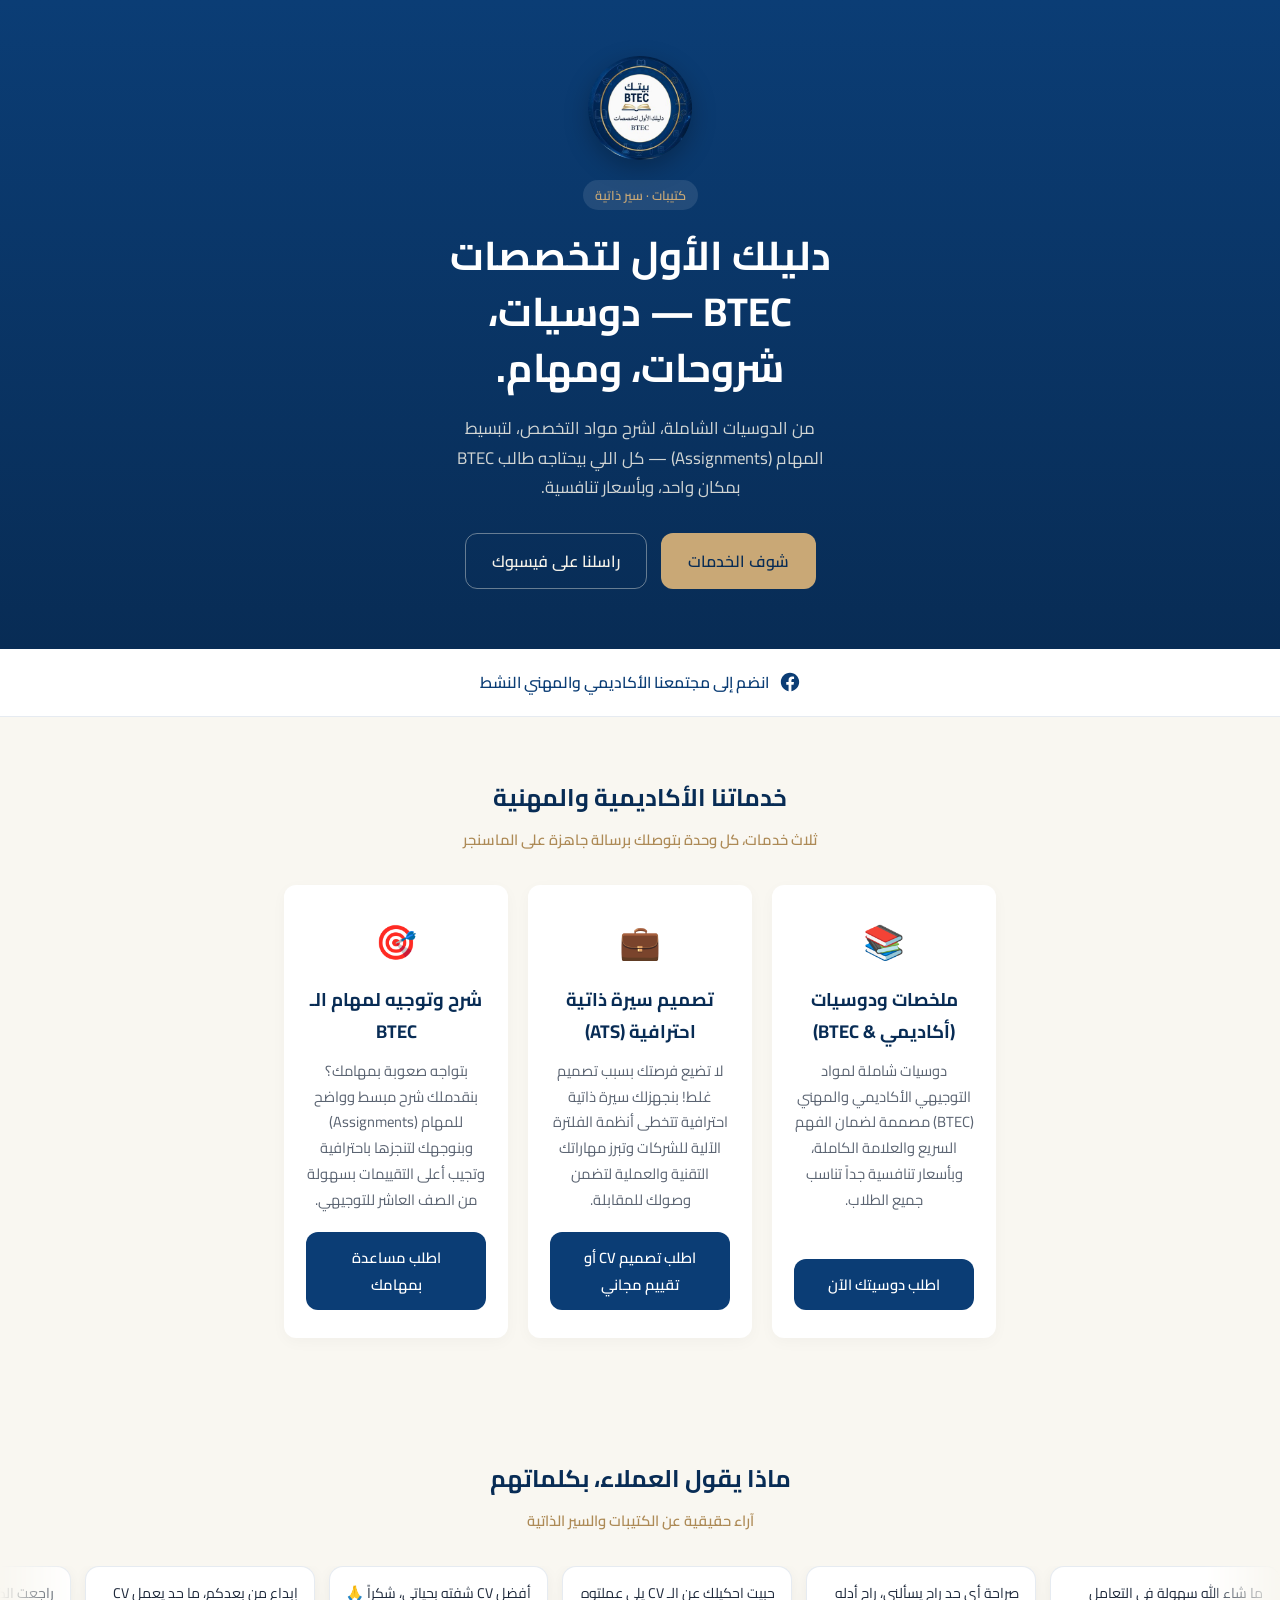
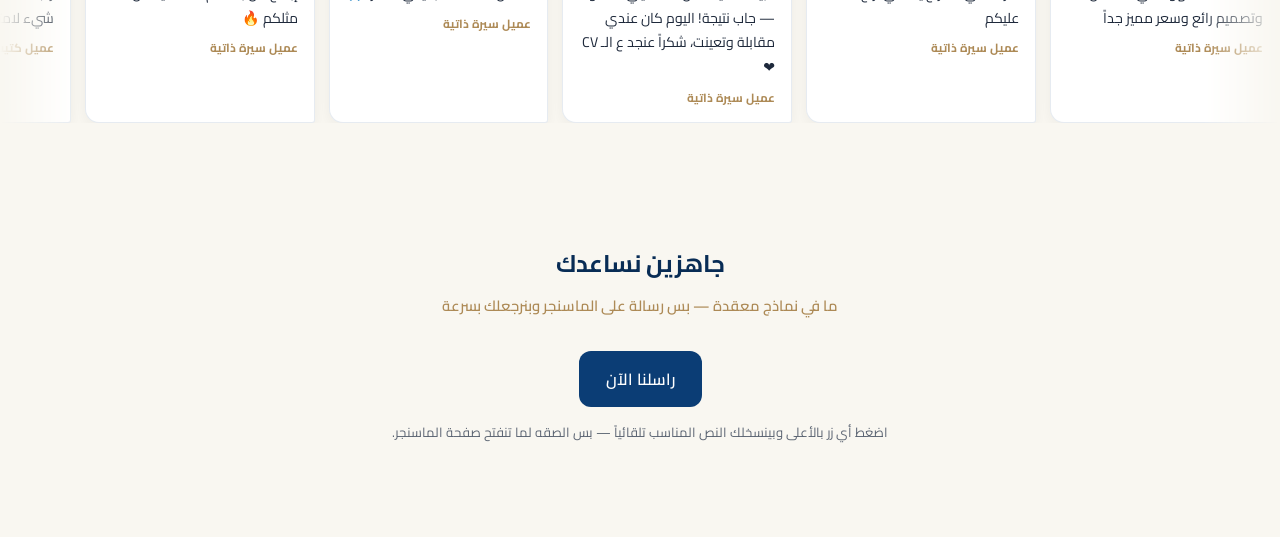
==== protfolio_for_my_work/index.html @ 69aaab6d "Fix submodule completely" ====
<!DOCTYPE html>
<html lang="ar" dir="rtl">
<head>
<meta charset="UTF-8">
<meta name="viewport" content="width=device-width, initial-scale=1, viewport-fit=cover">
<title>بيتك BTEC — دليلك الأول لتخصصات BTEC</title>
<link rel="preconnect" href="https://fonts.googleapis.com">
<link rel="preconnect" href="https://fonts.gstatic.com" crossorigin>
<link href="https://fonts.googleapis.com/css2?family=Cairo:wght@400;500;600;700;800&display=swap" rel="stylesheet">
<link rel="stylesheet" href="style.css">
</head>
<body>

<section class="hero">
  <div class="wrap">
    <img class="logo" src="[data-uri]" alt="شعار بيتك BTEC">
    <span class="tab">كتيبات · سير ذاتية</span>
    <h1>دليلك الأول لتخصصات BTEC — دوسيات، شروحات، ومهام.</h1>
    <p>من الدوسيات الشاملة، لشرح مواد التخصص، لتبسيط المهام (Assignments) — كل اللي بيحتاجه طالب BTEC بمكان واحد، وبأسعار تنافسية.</p>
    <div class="cta-row">
      <a class="btn btn-primary" href="#services">شوف الخدمات</a>
      <a class="btn btn-ghost" href="https://www.facebook.com/profile.php?id=61588063956207" target="_blank" rel="noopener">راسلنا على فيسبوك</a>
    </div>
  </div>
</section>

<div class="social-bar">
  <div class="wrap">
    <a href="https://www.facebook.com/profile.php?id=61588063956207" target="_blank" rel="noopener">
      <svg width="22" height="22" viewBox="0 0 24 24" fill="none"><path d="M22 12.06C22 6.5 17.52 2 12 2S2 6.5 2 12.06c0 5 3.66 9.15 8.44 9.94v-7.03H7.9v-2.91h2.54V9.85c0-2.5 1.49-3.89 3.77-3.89 1.09 0 2.23.2 2.23.2v2.46h-1.26c-1.24 0-1.63.77-1.63 1.56v1.88h2.78l-.44 2.91h-2.34V22c4.78-.79 8.44-4.94 8.44-9.94Z" fill="#0B3D75"/></svg>
      انضم إلى مجتمعنا الأكاديمي والمهني النشط
    </a>
  </div>
</div>

<section id="services">
  <div class="wrap">
    <div class="section-head">
      <h2>خدماتنا الأكاديمية والمهنية</h2>
      <p>ثلاث خدمات، كل وحدة بتوصلك برسالة جاهزة على الماسنجر</p>
    </div>
    <div class="services-grid">

      <div class="card service-card">
        <div class="service-icon">📚</div>
        <h3>ملخصات ودوسيات (أكاديمي &amp; BTEC)</h3>
        <p>دوسيات شاملة لمواد التوجيهي الأكاديمي والمهني (BTEC) مصممة لضمان الفهم السريع والعلامة الكاملة، وبأسعار تنافسية جداً تناسب جميع الطلاب.</p>
        <button class="service-btn" onclick="goMessenger('مرحباً، أريد الاستفسار عن الدوسيات المتوفرة')">اطلب دوسيتك الآن</button>
      </div>

      <div class="card service-card">
        <div class="service-icon">💼</div>
        <h3>تصميم سيرة ذاتية احترافية (ATS)</h3>
        <p>لا تضيع فرصتك بسبب تصميم غلط! بنجهزلك سيرة ذاتية احترافية تتخطى أنظمة الفلترة الآلية للشركات وتبرز مهاراتك التقنية والعملية لتضمن وصولك للمقابلة.</p>
        <button class="service-btn" onclick="goMessenger('مرحباً، مهتم بخدمة تصميم السيرة الذاتية بنظام ATS / أو تقييم سيرتي الحالية')">اطلب تصميم CV أو تقييم مجاني</button>
      </div>

      <div class="card service-card">
        <div class="service-icon">🎯</div>
        <h3>شرح وتوجيه لمهام الـ BTEC</h3>
        <p>بتواجه صعوبة بمهامك؟ بنقدملك شرح مبسط وواضح للمهام (Assignments) وبنوجهك لتنجزها باحترافية وتجيب أعلى التقييمات بسهولة من الصف العاشر للتوجيهي.</p>
        <button class="service-btn" onclick="goMessenger('مرحباً، عندي مهمة BTEC ومحتاج مساعدة بشرحها')">اطلب مساعدة بمهامك</button>
      </div>

    </div>
  </div>
</section>

<section id="wall">
  <div class="wrap">
    <div class="section-head">
      <h2>ماذا يقول العملاء، بكلماتهم</h2>
      <p>آراء حقيقية عن الكتيبات والسير الذاتية</p>
    </div>
  </div>
  <div class="marquee">
    <div class="marquee-track">
      <div class="bubble">ما شاء الله سهولة في التعامل وتصميم رائع وسعر مميز جداً<span class="tag">عميل سيرة ذاتية</span></div>
      <div class="bubble">صراحة أي حد راح يسألني، راح أدله عليكم<span class="tag">عميل سيرة ذاتية</span></div>
      <div class="bubble">حبيت احكيلك عن الـ CV يلي عملتوه — جاب نتيجة! اليوم كان عندي مقابلة وتعينت، شكراً عنجد ع الـ CV ❤️<span class="tag">عميل سيرة ذاتية</span></div>
      <div class="bubble">أفضل CV شفته بحياتي، شكراً 🙏<span class="tag">عميل سيرة ذاتية</span></div>
      <div class="bubble">إبداع من بعدكم، ما حد يعمل CV مثلكم 🔥<span class="tag">عميل سيرة ذاتية</span></div>
      <div class="bubble">راجعت الكتيب مرتين وكان أقرب شيء لامتحاني الفعلي<span class="tag">عميل كتيب</span></div>
      <div class="bubble">ما شاء الله سهولة في التعامل وتصميم رائع وسعر مميز جداً<span class="tag">عميل سيرة ذاتية</span></div>
      <div class="bubble">صراحة أي حد راح يسألني، راح أدله عليكم<span class="tag">عميل سيرة ذاتية</span></div>
      <div class="bubble">حبيت احكيلك عن الـ CV يلي عملتوه — جاب نتيجة! اليوم كان عندي مقابلة وتعينت، شكراً عنجد ع الـ CV ❤️<span class="tag">عميل سيرة ذاتية</span></div>
      <div class="bubble">أفضل CV شفته بحياتي، شكراً 🙏<span class="tag">عميل سيرة ذاتية</span></div>
      <div class="bubble">إبداع من بعدكم، ما حد يعمل CV مثلكم 🔥<span class="tag">عميل سيرة ذاتية</span></div>
      <div class="bubble">راجعت الكتيب مرتين وكان أقرب شيء لامتحاني الفعلي<span class="tag">عميل كتيب</span></div>
    </div>
  </div>
</section>

<footer id="contact">
  <div class="wrap" style="text-align:center;">
    <div class="section-head">
      <h2>جاهزين نساعدك</h2>
      <p>ما في نماذج معقدة — بس رسالة على الماسنجر وبنرجعلك بسرعة</p>
    </div>
    <a class="btn btn-primary" style="background:var(--primary);color:#fff;" href="https://www.facebook.com/profile.php?id=61588063956207" target="_blank" rel="noopener">راسلنا الآن</a>
    <p class="note">اضغط أي زر بالأعلى وبينسخلك النص المناسب تلقائياً — بس الصقه لما تنفتح صفحة الماسنجر.</p>
  </div>
</footer>

<script>
function goMessenger(msg){
  try{ navigator.clipboard.writeText(msg); }catch(e){}
  window.open('https://m.me/61588063956207', '_blank');
}
</script>
</body>
</html>
---- protfolio_for_my_work/style.css ----
:root{
    --primary:#0B3D75; --primary-dk:#082C55; --gold:#C9A876; --gold-dk:#AD8A56;
    --bg:#F9F7F1; --card:#FFFFFF; --text:#1E293B; --muted:#5B6472;
    --line:rgba(11,61,117,.10);
    --cream-text:#F5F2E9;
    padding-top: env(safe-area-inset-top,0px); padding-bottom: env(safe-area-inset-bottom,0px);
  }
  *{box-sizing:border-box;}
  html{scroll-padding-top:env(safe-area-inset-top,0px); scroll-behavior:smooth;}
  body{margin:0;background:var(--bg);color:var(--text);font-family:'Cairo',system-ui,sans-serif;line-height:1.75;}
  h1,h2,h3{font-family:'Cairo',sans-serif;font-weight:700;margin:0;color:var(--primary-dk);}
  a{color:inherit;}
  img{max-width:100%;border-radius:10px;}
  .wrap{max-width:760px;margin:0 auto;padding:0 24px;}
  .tab{display:inline-block;padding:4px 12px;border-radius:20px;font-size:.8rem;color:var(--gold-dk);background:rgba(201,168,118,.15);margin-bottom:18px;font-weight:600;}

  /* HERO */
  .hero{background:linear-gradient(180deg,var(--primary) 0%,var(--primary-dk) 100%);color:var(--cream-text);padding:56px 0 60px;text-align:center;}
  .hero .wrap{max-width:680px;}
  .logo{width:104px;height:104px;border-radius:50%;object-fit:cover;margin:0 auto 20px;display:block;box-shadow:0 8px 24px rgba(0,0,0,.25);}
  .hero .tab{background:rgba(255,255,255,.1);color:var(--gold);}
  .hero h1{font-size:clamp(1.8rem,5vw,2.5rem);line-height:1.4;max-width:18ch;margin:0 auto;color:#fff;}
  .hero p{font-size:1.05rem;color:rgba(245,242,233,.85);max-width:44ch;margin:18px auto 0;}
  .cta-row{display:flex;gap:14px;flex-wrap:wrap;margin-top:30px;justify-content:center;}
  .btn{display:inline-block;padding:13px 26px;border-radius:12px;font-size:1rem;font-weight:600;text-decoration:none;border:1px solid transparent;transition:transform .15s ease;}
  .btn:hover{transform:translateY(-1px);}
  .btn-primary{background:var(--gold);color:var(--primary-dk);}
  .btn-ghost{border-color:rgba(245,242,233,.4);color:var(--cream-text);}

  /* SOCIAL BAR */
  .social-bar{background:var(--card);border-bottom:1px solid var(--line);padding:20px 0;}
  .social-bar .wrap{display:flex;align-items:center;justify-content:center;gap:10px;text-align:center;flex-wrap:wrap;}
  .social-bar a{display:flex;align-items:center;gap:10px;font-weight:600;color:var(--primary);text-decoration:none;font-size:.98rem;}
  .social-bar svg{flex:0 0 auto;}

  section{padding:60px 0;}
  .section-head{margin-bottom:32px;text-align:center;}
  .section-head h2{font-size:1.5rem;max-width:24ch;margin:0 auto;}
  .section-head p{color:var(--gold-dk);font-size:.92rem;margin-top:8px;font-weight:600;}

  /* CARD */
  .card{background:var(--card);border-radius:12px;box-shadow:0px 4px 15px rgba(0,0,0,0.03);padding:22px;}

  /* SERVICE CARDS */
  .services-grid{display:grid;grid-template-columns:repeat(3,1fr);gap:20px;}
  @media (max-width:760px){.services-grid{grid-template-columns:1fr;}}
  .service-card{display:flex;flex-direction:column;text-align:center;padding:28px 22px;transition:transform .15s ease;}
  .service-card:hover{transform:translateY(-3px);}
  .service-icon{font-size:2.1rem;margin-bottom:12px;}
  .service-card h3{font-size:1.15rem;margin-bottom:10px;}
  .service-card p{font-size:.92rem;color:var(--muted);flex:1;margin:0 0 20px;}
  .service-btn{display:inline-block;background:var(--primary);color:#fff;text-decoration:none;padding:12px 20px;border-radius:12px;font-weight:600;font-size:.92rem;border:none;cursor:pointer;font-family:inherit;transition:background .15s ease;}
  .service-btn:hover{background:var(--primary-dk);}
  .service-hint{font-size:.74rem;color:var(--muted);margin-top:10px;}

  /* WALL OF LOVE */
  .marquee{overflow:hidden;position:relative;-webkit-mask-image:linear-gradient(90deg,transparent,#000 6%,#000 94%,transparent);mask-image:linear-gradient(90deg,transparent,#000 6%,#000 94%,transparent);}
  .marquee-track{display:flex;gap:14px;width:max-content;animation:scrollrtl 36s linear infinite;}
  .marquee:hover .marquee-track{animation-play-state:paused;}
  @keyframes scrollrtl{from{transform:translateX(0);}to{transform:translateX(50%);}}
  .bubble{background:var(--card);color:var(--text);padding:14px 16px;border-radius:14px 14px 3px 14px;font-size:.88rem;max-width:230px;flex:0 0 auto;box-shadow:0px 4px 15px rgba(0,0,0,0.05);border:1px solid var(--line);}
  .bubble .tag{display:block;color:var(--gold-dk);font-size:.74rem;margin-top:8px;font-weight:700;}
  @media (prefers-reduced-motion: reduce){.marquee-track{animation:none;}}

  /* FOOTER FORM */
  footer{padding:60px 0 80px;}
  .field{margin-bottom:16px;}
  label{display:block;font-size:.86rem;margin-bottom:6px;color:var(--gold-dk);font-weight:600;}
  input,select{width:100%;padding:12px 14px;border:1px solid var(--line);border-radius:10px;background:var(--card);color:var(--text);font-family:inherit;font-size:.96rem;}
  input:focus,select:focus{outline:2px solid var(--gold);outline-offset:1px;}
  .submit-btn{background:var(--primary);color:#fff;border:none;padding:13px 28px;border-radius:12px;font-size:.98rem;cursor:pointer;font-family:inherit;font-weight:600;}
  .submit-btn:hover{background:var(--primary-dk);}
  .note{font-size:.82rem;color:var(--muted);margin-top:14px;}
  .status{font-size:.9rem;margin-top:12px;color:var(--primary);}
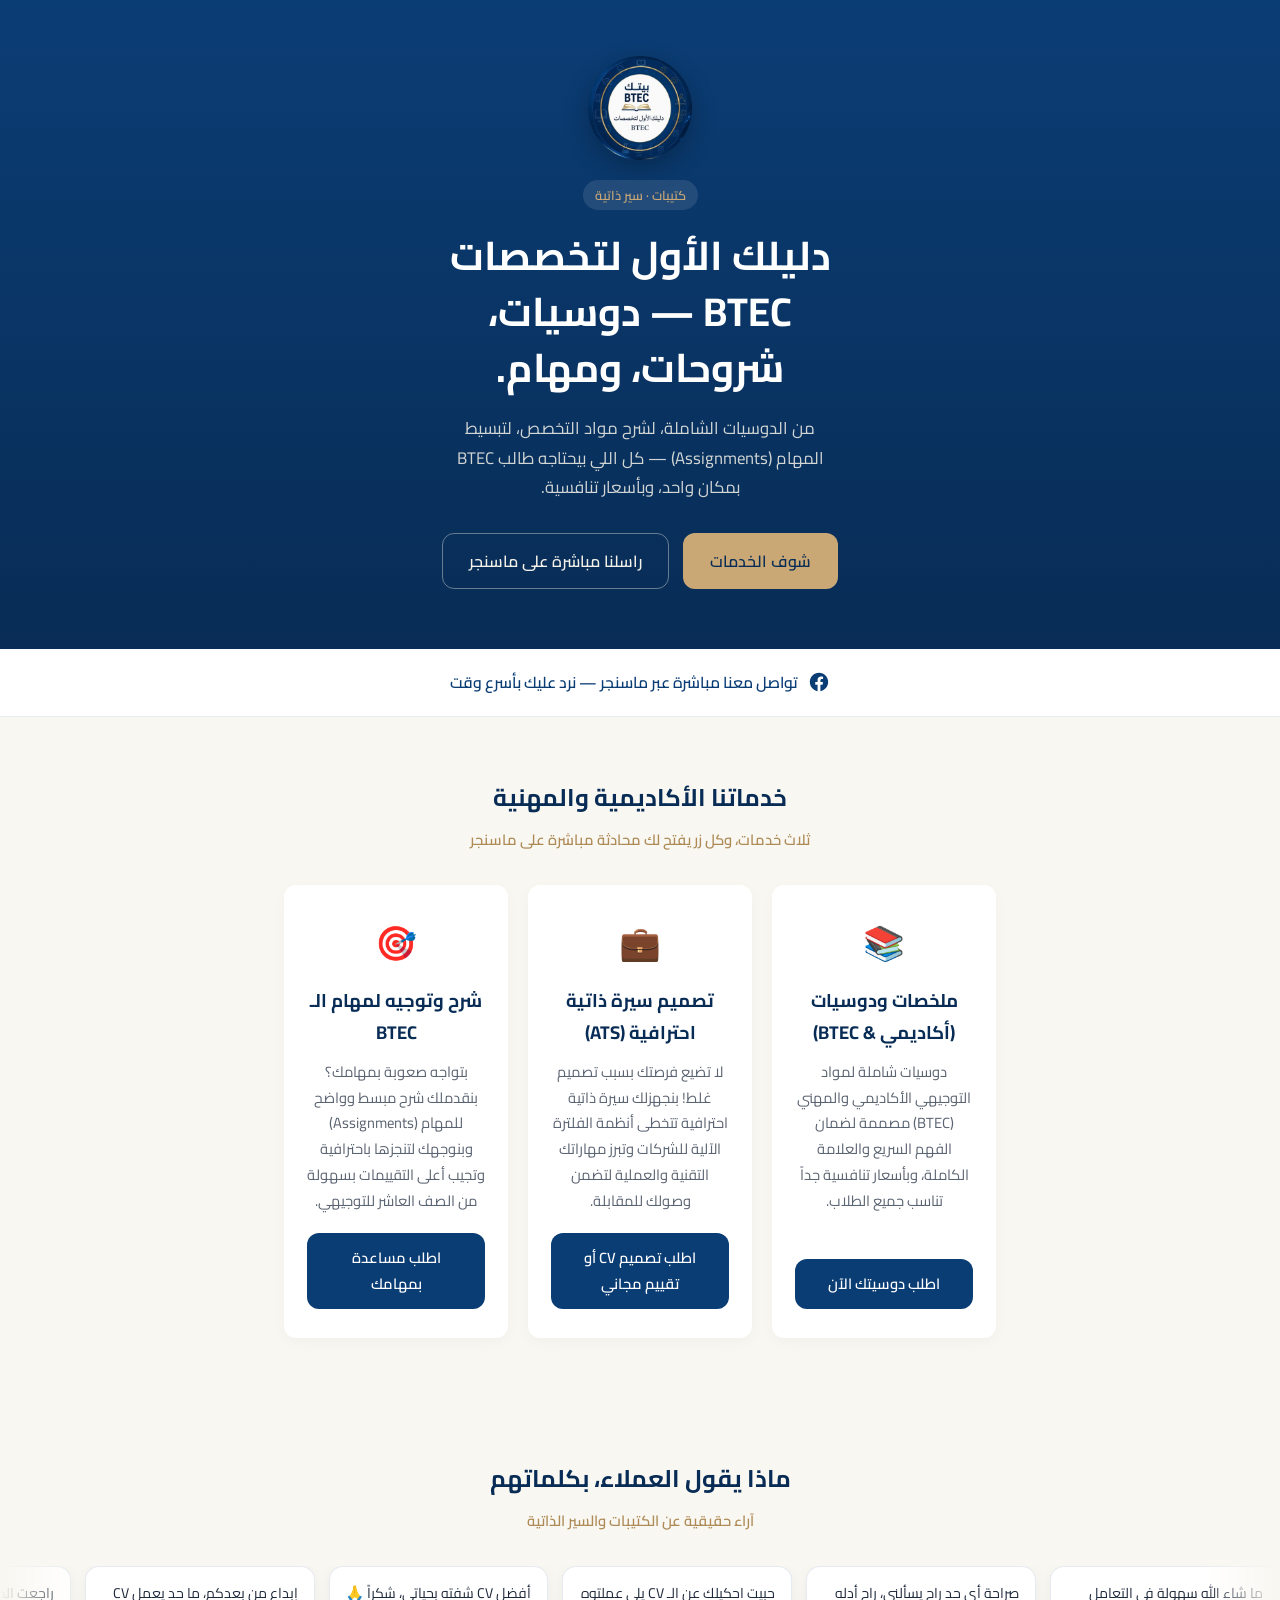
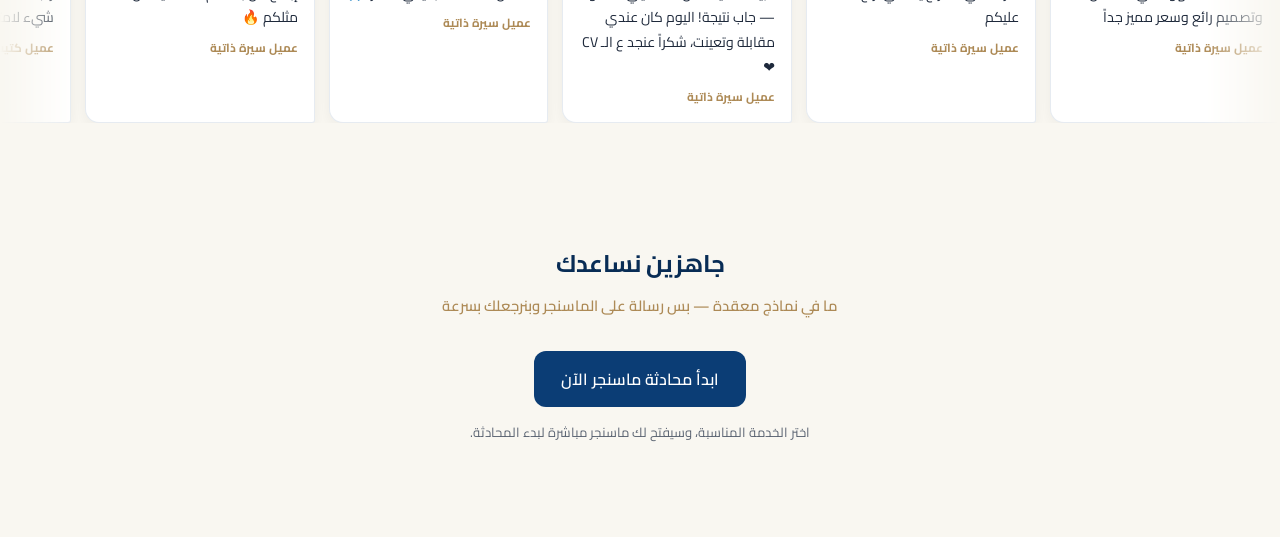
==== commit 1391a82f: "Improve Messenger contact flow and animations" ====
--- a/protfolio_for_my_work/index.html
+++ b/protfolio_for_my_work/index.html
@@ -7,11 +7,12 @@
 <link rel="preconnect" href="https://fonts.googleapis.com">
 <link rel="preconnect" href="https://fonts.gstatic.com" crossorigin>
 <link href="https://fonts.googleapis.com/css2?family=Cairo:wght@400;500;600;700;800&display=swap" rel="stylesheet">
+<script>document.documentElement.classList.add("js-enabled");</script>
 <link rel="stylesheet" href="style.css">
 </head>
 <body>
 
-<section class="hero">
+<section class="hero" data-reveal>
   <div class="wrap">
     <img class="logo" src="[data-uri]" alt="شعار بيتك BTEC">
     <span class="tab">كتيبات · سير ذاتية</span>
@@ -19,25 +20,25 @@
     <p>من الدوسيات الشاملة، لشرح مواد التخصص، لتبسيط المهام (Assignments) — كل اللي بيحتاجه طالب BTEC بمكان واحد، وبأسعار تنافسية.</p>
     <div class="cta-row">
       <a class="btn btn-primary" href="#services">شوف الخدمات</a>
-      <a class="btn btn-ghost" href="https://www.facebook.com/profile.php?id=61588063956207" target="_blank" rel="noopener">راسلنا على فيسبوك</a>
+      <a class="btn btn-ghost" href="https://m.me/61588063956207" target="_blank" rel="noopener noreferrer">راسلنا مباشرة على ماسنجر</a>
     </div>
   </div>
 </section>
 
-<div class="social-bar">
+<div class="social-bar" data-reveal>
   <div class="wrap">
-    <a href="https://www.facebook.com/profile.php?id=61588063956207" target="_blank" rel="noopener">
+    <a href="https://m.me/61588063956207" target="_blank" rel="noopener noreferrer">
       <svg width="22" height="22" viewBox="0 0 24 24" fill="none"><path d="M22 12.06C22 6.5 17.52 2 12 2S2 6.5 2 12.06c0 5 3.66 9.15 8.44 9.94v-7.03H7.9v-2.91h2.54V9.85c0-2.5 1.49-3.89 3.77-3.89 1.09 0 2.23.2 2.23.2v2.46h-1.26c-1.24 0-1.63.77-1.63 1.56v1.88h2.78l-.44 2.91h-2.34V22c4.78-.79 8.44-4.94 8.44-9.94Z" fill="#0B3D75"/></svg>
-      انضم إلى مجتمعنا الأكاديمي والمهني النشط
+      تواصل معنا مباشرة عبر ماسنجر — نرد عليك بأسرع وقت
     </a>
   </div>
 </div>
 
-<section id="services">
+<section id="services" data-reveal>
   <div class="wrap">
     <div class="section-head">
       <h2>خدماتنا الأكاديمية والمهنية</h2>
-      <p>ثلاث خدمات، كل وحدة بتوصلك برسالة جاهزة على الماسنجر</p>
+      <p>ثلاث خدمات، وكل زر يفتح لك محادثة مباشرة على ماسنجر</p>
     </div>
     <div class="services-grid">
 
@@ -45,28 +46,28 @@
         <div class="service-icon">📚</div>
         <h3>ملخصات ودوسيات (أكاديمي &amp; BTEC)</h3>
         <p>دوسيات شاملة لمواد التوجيهي الأكاديمي والمهني (BTEC) مصممة لضمان الفهم السريع والعلامة الكاملة، وبأسعار تنافسية جداً تناسب جميع الطلاب.</p>
-        <button class="service-btn" onclick="goMessenger('مرحباً، أريد الاستفسار عن الدوسيات المتوفرة')">اطلب دوسيتك الآن</button>
+        <a class="service-btn" href="https://m.me/61588063956207?ref=btec-materials" target="_blank" rel="noopener noreferrer">اطلب دوسيتك الآن</a>
       </div>
 
       <div class="card service-card">
         <div class="service-icon">💼</div>
         <h3>تصميم سيرة ذاتية احترافية (ATS)</h3>
         <p>لا تضيع فرصتك بسبب تصميم غلط! بنجهزلك سيرة ذاتية احترافية تتخطى أنظمة الفلترة الآلية للشركات وتبرز مهاراتك التقنية والعملية لتضمن وصولك للمقابلة.</p>
-        <button class="service-btn" onclick="goMessenger('مرحباً، مهتم بخدمة تصميم السيرة الذاتية بنظام ATS / أو تقييم سيرتي الحالية')">اطلب تصميم CV أو تقييم مجاني</button>
+        <a class="service-btn" href="https://m.me/61588063956207?ref=ats-cv" target="_blank" rel="noopener noreferrer">اطلب تصميم CV أو تقييم مجاني</a>
       </div>
 
       <div class="card service-card">
         <div class="service-icon">🎯</div>
         <h3>شرح وتوجيه لمهام الـ BTEC</h3>
         <p>بتواجه صعوبة بمهامك؟ بنقدملك شرح مبسط وواضح للمهام (Assignments) وبنوجهك لتنجزها باحترافية وتجيب أعلى التقييمات بسهولة من الصف العاشر للتوجيهي.</p>
-        <button class="service-btn" onclick="goMessenger('مرحباً، عندي مهمة BTEC ومحتاج مساعدة بشرحها')">اطلب مساعدة بمهامك</button>
+        <a class="service-btn" href="https://m.me/61588063956207?ref=btec-assignment" target="_blank" rel="noopener noreferrer">اطلب مساعدة بمهامك</a>
       </div>
 
     </div>
   </div>
 </section>
 
-<section id="wall">
+<section id="wall" data-reveal>
   <div class="wrap">
     <div class="section-head">
       <h2>ماذا يقول العملاء، بكلماتهم</h2>
@@ -91,22 +92,36 @@
   </div>
 </section>
 
-<footer id="contact">
-  <div class="wrap" style="text-align:center;">
+<footer id="contact" data-reveal>
+  <div class="wrap contact-content">
     <div class="section-head">
       <h2>جاهزين نساعدك</h2>
       <p>ما في نماذج معقدة — بس رسالة على الماسنجر وبنرجعلك بسرعة</p>
     </div>
-    <a class="btn btn-primary" style="background:var(--primary);color:#fff;" href="https://www.facebook.com/profile.php?id=61588063956207" target="_blank" rel="noopener">راسلنا الآن</a>
-    <p class="note">اضغط أي زر بالأعلى وبينسخلك النص المناسب تلقائياً — بس الصقه لما تنفتح صفحة الماسنجر.</p>
+    <a class="btn btn-primary contact-btn" href="https://m.me/61588063956207" target="_blank" rel="noopener noreferrer">ابدأ محادثة ماسنجر الآن</a>
+    <p class="note">اختر الخدمة المناسبة، وسيفتح لك ماسنجر مباشرة لبدء المحادثة.</p>
   </div>
 </footer>
 
 <script>
-function goMessenger(msg){
-  try{ navigator.clipboard.writeText(msg); }catch(e){}
-  window.open('https://m.me/61588063956207', '_blank');
-}
+  // Reveal content as it enters the viewport; keep it visible without motion support.
+  const revealItems = document.querySelectorAll("[data-reveal]");
+  const reduceMotion = window.matchMedia("(prefers-reduced-motion: reduce)").matches;
+
+  if (!("IntersectionObserver" in window) || reduceMotion) {
+    revealItems.forEach((item) => item.classList.add("is-visible"));
+  } else {
+    const revealObserver = new IntersectionObserver((entries, observer) => {
+      entries.forEach((entry) => {
+        if (entry.isIntersecting) {
+          entry.target.classList.add("is-visible");
+          observer.unobserve(entry.target);
+        }
+      });
+    }, { threshold: 0.12, rootMargin: "0px 0px -32px 0px" });
+
+    revealItems.forEach((item) => revealObserver.observe(item));
+  }
 </script>
 </body>
 </html>
--- a/protfolio_for_my_work/style.css
+++ b/protfolio_for_my_work/style.css
@@ -71,4 +71,22 @@
   .submit-btn{background:var(--primary);color:#fff;border:none;padding:13px 28px;border-radius:12px;font-size:.98rem;cursor:pointer;font-family:inherit;font-weight:600;}
   .submit-btn:hover{background:var(--primary-dk);}
   .note{font-size:.82rem;color:var(--muted);margin-top:14px;}
-  .status{font-size:.9rem;margin-top:12px;color:var(--primary);}+  .status{font-size:.9rem;margin-top:12px;color:var(--primary);}
+
+  /* Subtle scroll reveals, interaction feedback, and accessible focus states. */
+  html.js-enabled [data-reveal]{opacity:0;transform:translateY(18px);transition:opacity .65s ease,transform .65s ease;}
+  html.js-enabled [data-reveal].is-visible{opacity:1;transform:translateY(0);}
+  .btn,.service-btn,.submit-btn{transition:transform .2s ease,box-shadow .2s ease,background-color .2s ease;}
+  .btn:hover,.service-btn:hover,.submit-btn:hover{transform:translateY(-2px);box-shadow:0 8px 20px rgba(8,44,85,.16);}
+  .service-card{border:1px solid transparent;transition:transform .25s ease,box-shadow .25s ease,border-color .25s ease;}
+  .service-card:hover{border-color:var(--line);box-shadow:0 14px 30px rgba(8,44,85,.1);}
+  .service-btn{text-align:center;}
+  .contact-content{text-align:center;}
+  .contact-btn{background:var(--primary);color:#fff;}
+  a:focus-visible,button:focus-visible,input:focus-visible,select:focus-visible{outline:3px solid var(--gold);outline-offset:4px;}
+
+  @media (prefers-reduced-motion:reduce){
+    html{scroll-behavior:auto;}
+    html.js-enabled [data-reveal]{opacity:1;transform:none;transition:none;}
+    .btn,.service-btn,.submit-btn,.service-card{transition:none;}
+  }
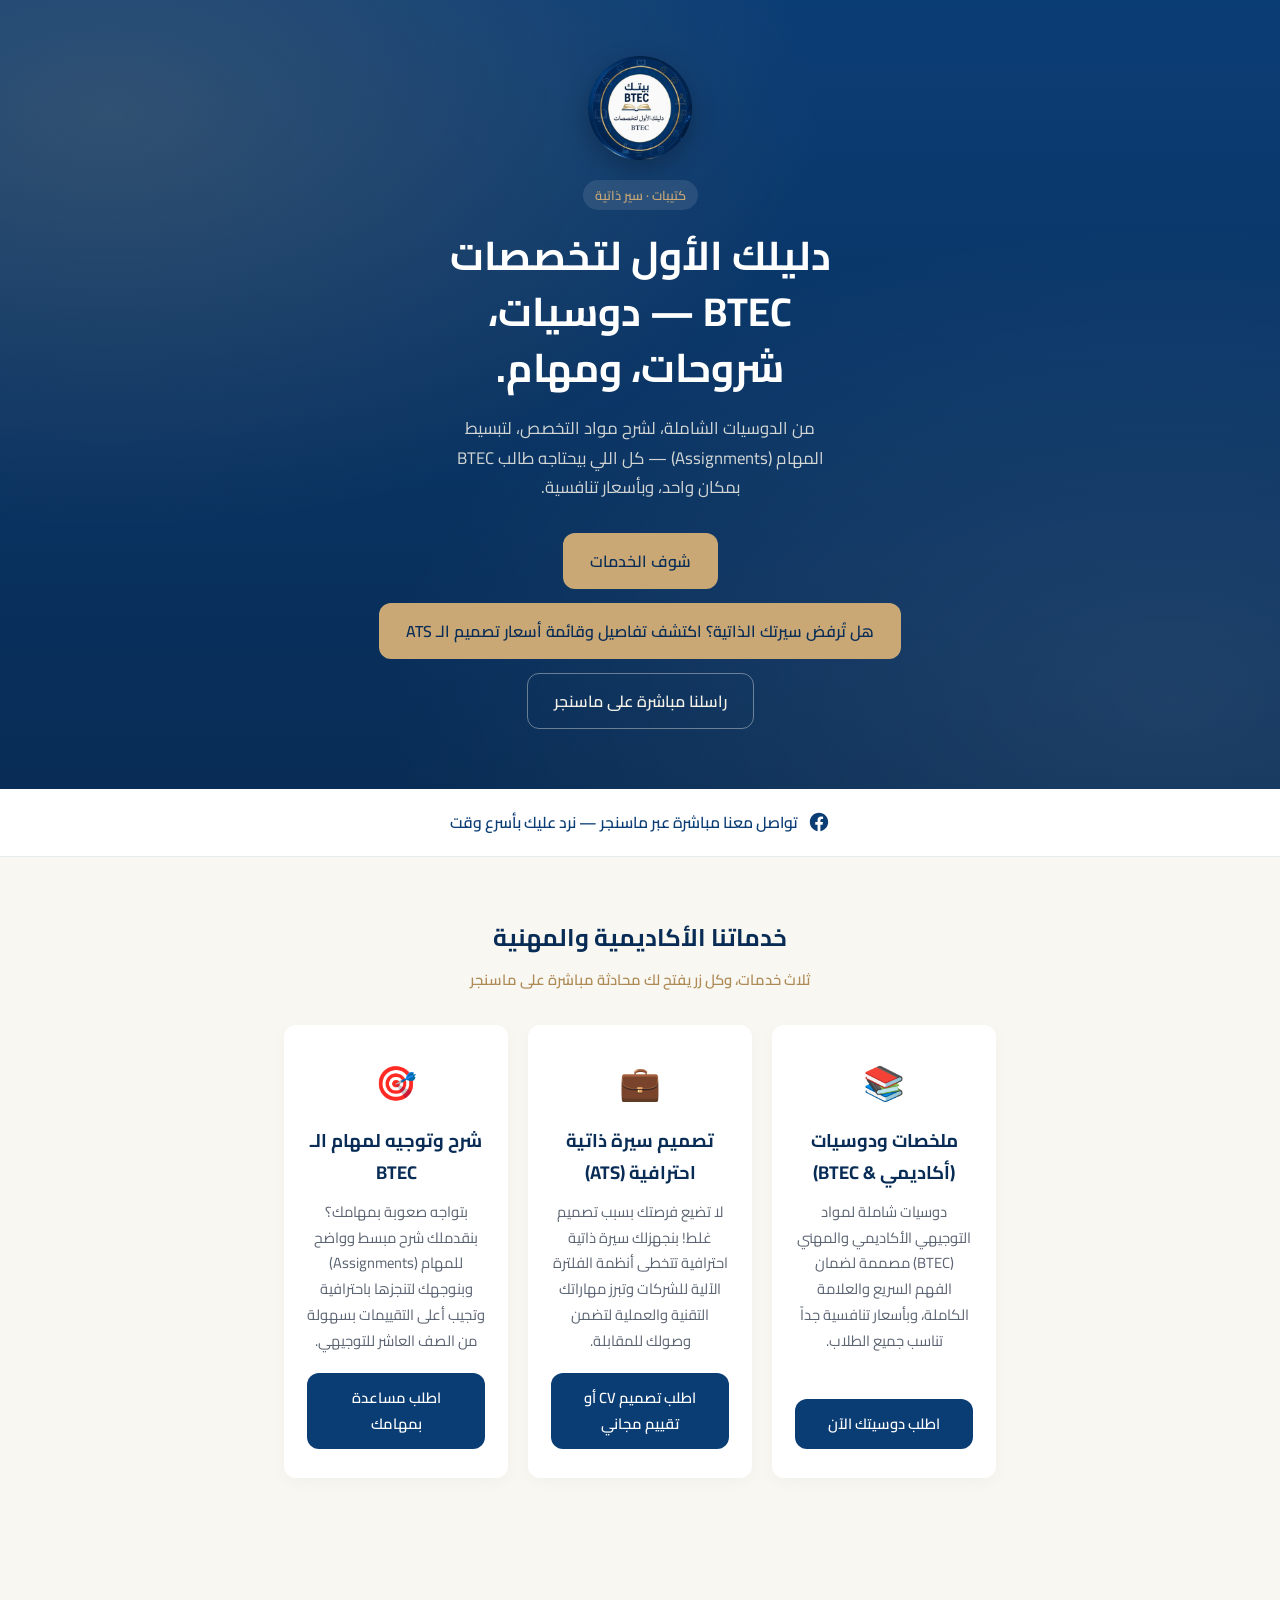
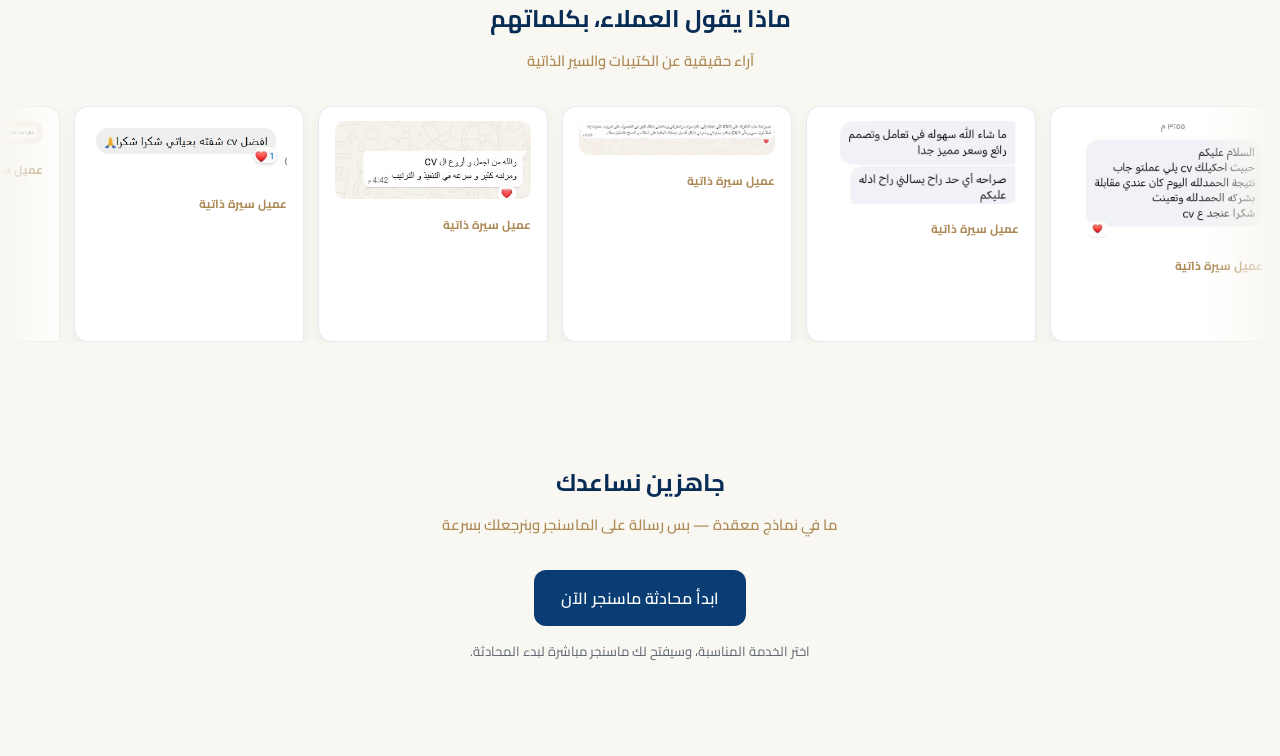
==== commit 6f15289e: "Add standalone services and pricing page" ====
--- a/protfolio_for_my_work/index.html
+++ b/protfolio_for_my_work/index.html
@@ -20,6 +20,7 @@
     <p>من الدوسيات الشاملة، لشرح مواد التخصص، لتبسيط المهام (Assignments) — كل اللي بيحتاجه طالب BTEC بمكان واحد، وبأسعار تنافسية.</p>
     <div class="cta-row">
       <a class="btn btn-primary" href="#services">شوف الخدمات</a>
+      <a class="btn btn-primary" href="services.html">هل تُرفض سيرتك الذاتية؟ اكتشف تفاصيل وقائمة أسعار تصميم الـ ATS</a>
       <a class="btn btn-ghost" href="https://m.me/61588063956207" target="_blank" rel="noopener noreferrer">راسلنا مباشرة على ماسنجر</a>
     </div>
   </div>
@@ -76,19 +77,25 @@
   </div>
   <div class="marquee">
     <div class="marquee-track">
-      <div class="bubble">ما شاء الله سهولة في التعامل وتصميم رائع وسعر مميز جداً<span class="tag">عميل سيرة ذاتية</span></div>
-      <div class="bubble">صراحة أي حد راح يسألني، راح أدله عليكم<span class="tag">عميل سيرة ذاتية</span></div>
-      <div class="bubble">حبيت احكيلك عن الـ CV يلي عملتوه — جاب نتيجة! اليوم كان عندي مقابلة وتعينت، شكراً عنجد ع الـ CV ❤️<span class="tag">عميل سيرة ذاتية</span></div>
-      <div class="bubble">أفضل CV شفته بحياتي، شكراً 🙏<span class="tag">عميل سيرة ذاتية</span></div>
-      <div class="bubble">إبداع من بعدكم، ما حد يعمل CV مثلكم 🔥<span class="tag">عميل سيرة ذاتية</span></div>
-      <div class="bubble">راجعت الكتيب مرتين وكان أقرب شيء لامتحاني الفعلي<span class="tag">عميل كتيب</span></div>
-      <div class="bubble">ما شاء الله سهولة في التعامل وتصميم رائع وسعر مميز جداً<span class="tag">عميل سيرة ذاتية</span></div>
-      <div class="bubble">صراحة أي حد راح يسألني، راح أدله عليكم<span class="tag">عميل سيرة ذاتية</span></div>
-      <div class="bubble">حبيت احكيلك عن الـ CV يلي عملتوه — جاب نتيجة! اليوم كان عندي مقابلة وتعينت، شكراً عنجد ع الـ CV ❤️<span class="tag">عميل سيرة ذاتية</span></div>
-      <div class="bubble">أفضل CV شفته بحياتي، شكراً 🙏<span class="tag">عميل سيرة ذاتية</span></div>
-      <div class="bubble">إبداع من بعدكم، ما حد يعمل CV مثلكم 🔥<span class="tag">عميل سيرة ذاتية</span></div>
-      <div class="bubble">راجعت الكتيب مرتين وكان أقرب شيء لامتحاني الفعلي<span class="tag">عميل كتيب</span></div>
-    </div>
+      <div class="bubble"><img src="[data-uri]" alt="تقييم عميل" loading="lazy"><span class="tag">عميل سيرة ذاتية</span></div>
+      <div class="bubble"><img src="[data-uri]" alt="تقييم عميل" loading="lazy"><span class="tag">عميل سيرة ذاتية</span></div>
+      <div class="bubble"><img src="[data-uri]" alt="تقييم عميل" loading="lazy"><span class="tag">عميل سيرة ذاتية</span></div>
+      <div class="bubble"><img src="[data-uri]" alt="تقييم عميل" loading="lazy"><span class="tag">عميل سيرة ذاتية</span></div>
+      <div class="bubble"><img src="[data-uri]" alt="تقييم عميل" loading="lazy"><span class="tag">عميل سيرة ذاتية</span></div>
+      <div class="bubble"><img src="[data-uri]" alt="تقييم عميل" loading="lazy"><span class="tag">عميل سيرة ذاتية</span></div>
+      <div class="bubble"><img src="[data-uri]" alt="تقييم عميل" loading="lazy"><span class="tag">عميل دوسية</span></div>
+      <div class="bubble"><img src="[data-uri]" alt="تقييم عميل" loading="lazy"><span class="tag">عميل دوسية</span></div>
+      <div class="bubble"><img src="[data-uri]" alt="تقييم عميل" loading="lazy"><span class="tag">عميل دوسية</span></div>
+      <div class="bubble"><img src="[data-uri]" alt="تقييم عميل" loading="lazy"><span class="tag">عميل سيرة ذاتية</span></div>
+      <div class="bubble"><img src="[data-uri]" alt="تقييم عميل" loading="lazy"><span class="tag">عميل سيرة ذاتية</span></div>
+      <div class="bubble"><img src="[data-uri]" alt="تقييم عميل" loading="lazy"><span class="tag">عميل سيرة ذاتية</span></div>
+      <div class="bubble"><img src="[data-uri]" alt="تقييم عميل" loading="lazy"><span class="tag">عميل سيرة ذاتية</span></div>
+      <div class="bubble"><img src="[data-uri]" alt="تقييم عميل" loading="lazy"><span class="tag">عميل سيرة ذاتية</span></div>
+      <div  class="bubble bubble--large"><img   src="[data-uri]" alt="تقييم عميل" loading="lazy"><span class="tag">عميل سيرة ذاتية</span></div>
+      <div class="bubble"><img src="[data-uri]" alt="تقييم عميل" loading="lazy"><span class="tag">عميل دوسية</span></div>
+      <div class="bubble"><img src="[data-uri]" alt="تقييم عميل" loading="lazy"><span class="tag">عميل دوسية</span></div>
+      <div class="bubble"><img src="[data-uri]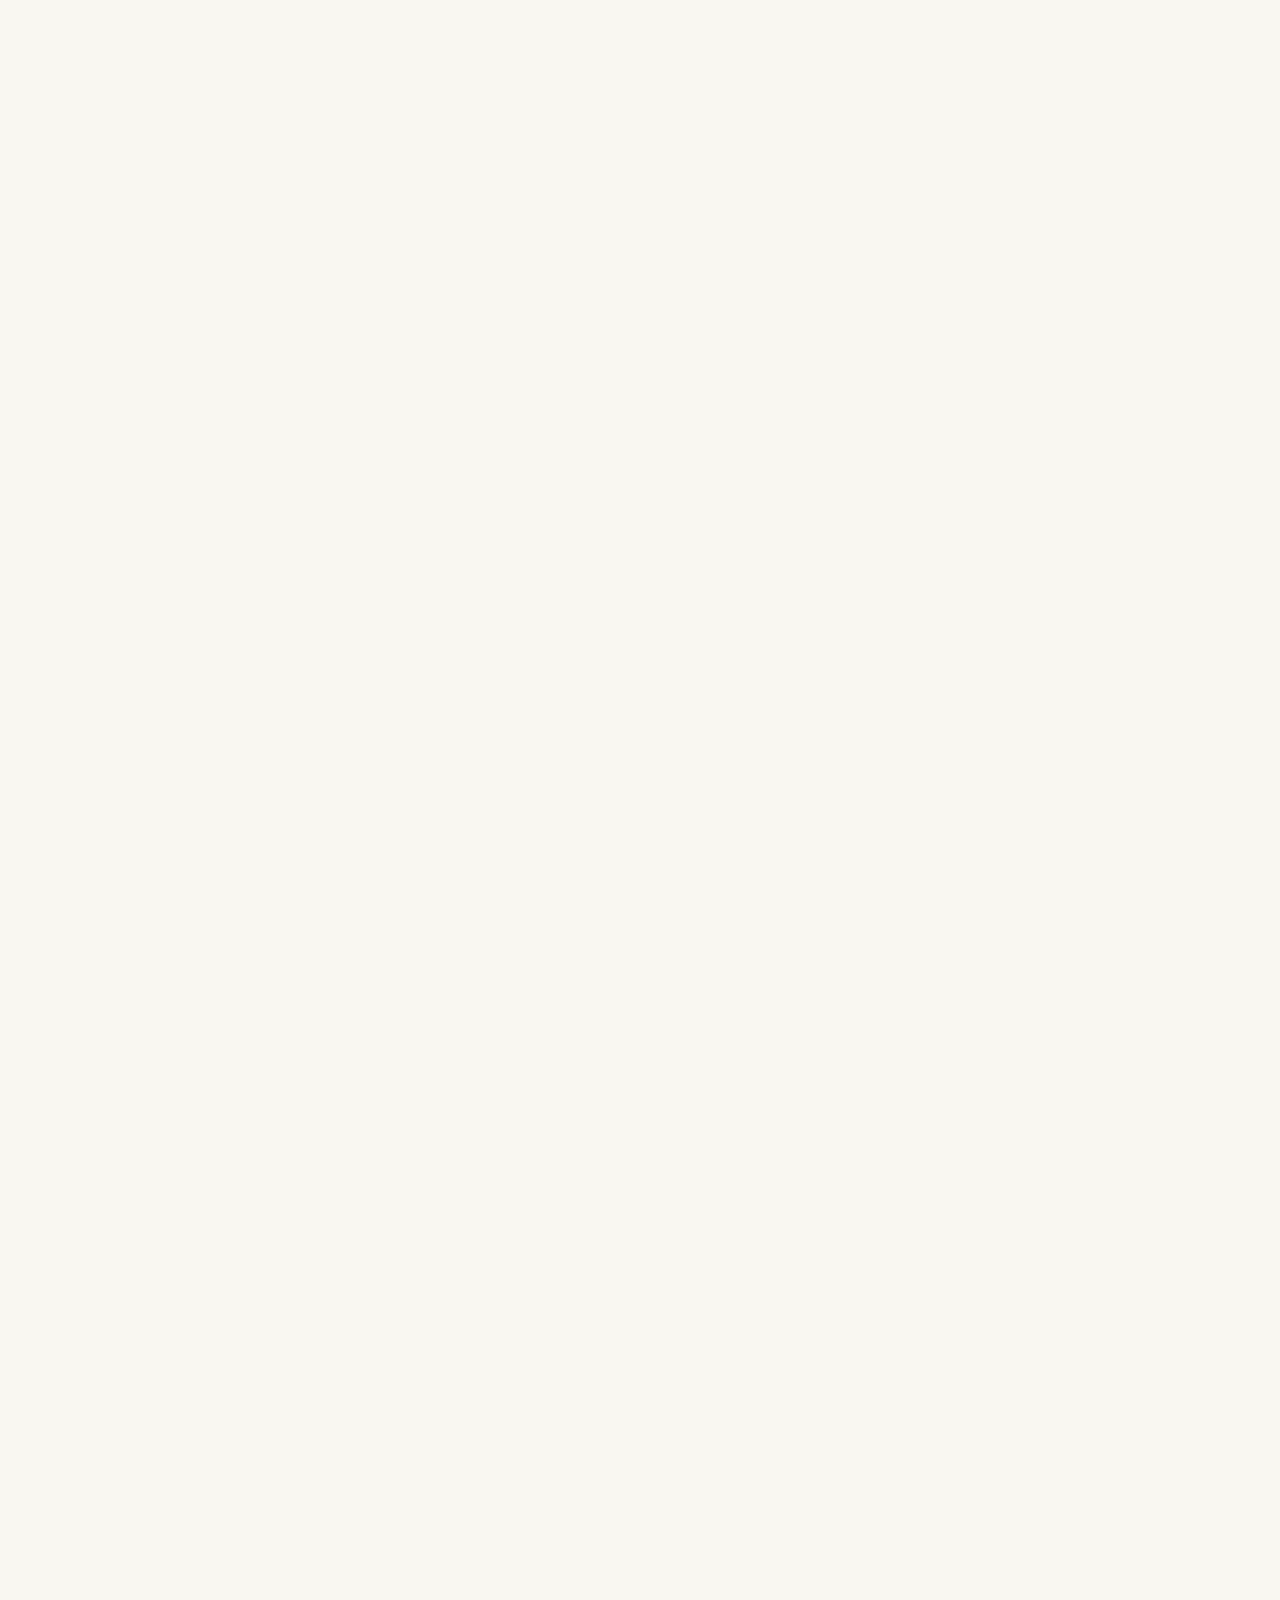
==== commit 8c9dd4d0: "Add order form and site security Co-authored-by: Copilot <223556219+Copilot@users.noreply.github.com" ====
--- a/protfolio_for_my_work/index.html
+++ b/protfolio_for_my_work/index.html
@@ -3,12 +3,14 @@
 <head>
 <meta charset="UTF-8">
 <meta name="viewport" content="width=device-width, initial-scale=1, viewport-fit=cover">
+<meta http-equiv="Content-Security-Policy" content="default-src 'self'; base-uri 'self'; object-src 'none'; script-src 'self'; style-src 'self' https://fonts.googleapis.com; font-src 'self' https://fonts.gstatic.com; img-src 'self' data:; connect-src 'self' https://formspree.io; form-action 'self' https://formspree.io; frame-src 'none'; upgrade-insecure-requests">
+<meta name="referrer" content="strict-origin-when-cross-origin">
 <title>بيتك BTEC — دليلك الأول لتخصصات BTEC</title>
 <link rel="preconnect" href="https://fonts.googleapis.com">
 <link rel="preconnect" href="https://fonts.gstatic.com" crossorigin>
 <link href="https://fonts.googleapis.com/css2?family=Cairo:wght@400;500;600;700;800&display=swap" rel="stylesheet">
-<script>document.documentElement.classList.add("js-enabled");</script>
 <link rel="stylesheet" href="style.css">
+<script src="site.js" defer></script>
 </head>
 <body>
 
@@ -110,25 +112,5 @@
   </div>
 </footer>
 
-<script>
-  // Reveal content as it enters the viewport; keep it visible without motion support.
-  const revealItems = document.querySelectorAll("[data-reveal]");
-  const reduceMotion = window.matchMedia("(prefers-reduced-motion: reduce)").matches;
-
-  if (!("IntersectionObserver" in window) || reduceMotion) {
-    revealItems.forEach((item) => item.classList.add("is-visible"));
-  } else {
-    const revealObserver = new IntersectionObserver((entries, observer) => {
-      entries.forEach((entry) => {
-        if (entry.isIntersecting) {
-          entry.target.classList.add("is-visible");
-          observer.unobserve(entry.target);
-        }
-      });
-    }, { threshold: 0.12, rootMargin: "0px 0px -32px 0px" });
-
-    revealItems.forEach((item) => revealObserver.observe(item));
-  }
-</script>
 </body>
 </html>
--- a/protfolio_for_my_work/style.css
+++ b/protfolio_for_my_work/style.css
@@ -1,116 +1,549 @@
-:root{
-    --primary:#0B3D75; --primary-dk:#082C55; --gold:#C9A876; --gold-dk:#AD8A56;
-    --bg:#F9F7F1; --card:#FFFFFF; --text:#1E293B; --muted:#5B6472;
-    --line:rgba(11,61,117,.10);
-    --cream-text:#F5F2E9;
-    padding-top: env(safe-area-inset-top,0px); padding-bottom: env(safe-area-inset-bottom,0px);
-  }
-  *{box-sizing:border-box;}
-  html{scroll-padding-top:env(safe-area-inset-top,0px); scroll-behavior:smooth;}
-  body{margin:0;background:var(--bg);color:var(--text);font-family:'Cairo',system-ui,sans-serif;line-height:1.75;}
-  h1,h2,h3{font-family:'Cairo',sans-serif;font-weight:700;margin:0;color:var(--primary-dk);}
-  a{color:inherit;}
-  img{max-width:100%;border-radius:10px;}
-  .wrap{max-width:760px;margin:0 auto;padding:0 24px;}
-  .tab{display:inline-block;padding:4px 12px;border-radius:20px;font-size:.8rem;color:var(--gold-dk);background:rgba(201,168,118,.15);margin-bottom:18px;font-weight:600;}
-
-  /* HERO */
-  .hero{background:linear-gradient(180deg,var(--primary) 0%,var(--primary-dk) 100%);color:var(--cream-text);padding:56px 0 60px;text-align:center;}
-  .hero .wrap{max-width:680px;}
-  .logo{width:104px;height:104px;border-radius:50%;object-fit:cover;margin:0 auto 20px;display:block;box-shadow:0 8px 24px rgba(0,0,0,.25);}
-  .hero .tab{background:rgba(255,255,255,.1);color:var(--gold);}
-  .hero h1{font-size:clamp(1.8rem,5vw,2.5rem);line-height:1.4;max-width:18ch;margin:0 auto;color:#fff;}
-  .hero p{font-size:1.05rem;color:rgba(245,242,233,.85);max-width:44ch;margin:18px auto 0;}
-  .cta-row{display:flex;gap:14px;flex-wrap:wrap;margin-top:30px;justify-content:center;}
-  .btn{display:inline-block;padding:13px 26px;border-radius:12px;font-size:1rem;font-weight:600;text-decoration:none;border:1px solid transparent;transition:transform .15s ease;}
-  .btn:hover{transform:translateY(-1px);}
-  .btn-primary{background:var(--gold);color:var(--primary-dk);}
-  .btn-ghost{border-color:rgba(245,242,233,.4);color:var(--cream-text);}
-
-  /* SOCIAL BAR */
-  .social-bar{background:var(--card);border-bottom:1px solid var(--line);padding:20px 0;}
-  .social-bar .wrap{display:flex;align-items:center;justify-content:center;gap:10px;text-align:center;flex-wrap:wrap;}
-  .social-bar a{display:flex;align-items:center;gap:10px;font-weight:600;color:var(--primary);text-decoration:none;font-size:.98rem;}
-  .social-bar svg{flex:0 0 auto;}
-
-  section{padding:60px 0;}
-  .section-head{margin-bottom:32px;text-align:center;}
-  .section-head h2{font-size:1.5rem;max-width:24ch;margin:0 auto;}
-  .section-head p{color:var(--gold-dk);font-size:.92rem;margin-top:8px;font-weight:600;}
-
-  /* CARD */
-  .card{background:var(--card);border-radius:12px;box-shadow:0px 4px 15px rgba(0,0,0,0.03);padding:22px;}
-
-  /* SERVICE CARDS */
-  .services-grid{display:grid;grid-template-columns:repeat(3,1fr);gap:20px;}
-  @media (max-width:760px){.services-grid{grid-template-columns:1fr;}}
-  .service-card{display:flex;flex-direction:column;text-align:center;padding:28px 22px;transition:transform .15s ease;}
-  .service-card:hover{transform:translateY(-3px);}
-  .service-icon{font-size:2.1rem;margin-bottom:12px;}
-  .service-card h3{font-size:1.15rem;margin-bottom:10px;}
-  .service-card p{font-size:.92rem;color:var(--muted);flex:1;margin:0 0 20px;}
-  .service-btn{display:inline-block;background:var(--primary);color:#fff;text-decoration:none;padding:12px 20px;border-radius:12px;font-weight:600;font-size:.92rem;border:none;cursor:pointer;font-family:inherit;transition:background .15s ease;}
-  .service-btn:hover{background:var(--primary-dk);}
-  .service-hint{font-size:.74rem;color:var(--muted);margin-top:10px;}
-
-  /* WALL OF LOVE */
-  .marquee{overflow:hidden;position:relative;-webkit-mask-image:linear-gradient(90deg,transparent,#000 6%,#000 94%,transparent);mask-image:linear-gradient(90deg,transparent,#000 6%,#000 94%,transparent);}
-  .marquee-track{display:flex;gap:14px;width:max-content;animation:scrollrtl 36s linear infinite;}
-  .marquee:hover .marquee-track{animation-play-state:paused;}
-  @keyframes scrollrtl{from{transform:translateX(0);}to{transform:translateX(50%);}}
-  .bubble{background:var(--card);color:var(--text);padding:14px 16px;border-radius:14px 14px 3px 14px;font-size:.88rem;max-width:230px;flex:0 0 auto;box-shadow:0px 4px 15px rgba(0,0,0,0.05);border:1px solid var(--line);}
-  .bubble .tag{display:block;color:var(--gold-dk);font-size:.74rem;margin-top:8px;font-weight:700;}
-  @media (prefers-reduced-motion: reduce){.marquee-track{animation:none;}}
-
-  /* FOOTER FORM */
-  footer{padding:60px 0 80px;}
-  .field{margin-bottom:16px;}
-  label{display:block;font-size:.86rem;margin-bottom:6px;color:var(--gold-dk);font-weight:600;}
-  input,select{width:100%;padding:12px 14px;border:1px solid var(--line);border-radius:10px;background:var(--card);color:var(--text);font-family:inherit;font-size:.96rem;}
-  input:focus,select:focus{outline:2px solid var(--gold);outline-offset:1px;}
-  .submit-btn{background:var(--primary);color:#fff;border:none;padding:13px 28px;border-radius:12px;font-size:.98rem;cursor:pointer;font-family:inherit;font-weight:600;}
-  .submit-btn:hover{background:var(--primary-dk);}
-  .note{font-size:.82rem;color:var(--muted);margin-top:14px;}
-  .status{font-size:.9rem;margin-top:12px;color:var(--primary);}
-
-  /* Subtle scroll reveals, interaction feedback, and accessible focus states. */
-  html.js-enabled [data-reveal]{opacity:0;transform:translateY(18px);transition:opacity .65s ease,transform .65s ease;}
-  html.js-enabled [data-reveal].is-visible{opacity:1;transform:translateY(0);}
-  .btn,.service-btn,.submit-btn{transition:transform .2s ease,box-shadow .2s ease,background-color .2s ease;}
-  .btn:hover,.service-btn:hover,.submit-btn:hover{transform:translateY(-2px);box-shadow:0 8px 20px rgba(8,44,85,.16);}
-  .service-card{border:1px solid transparent;transition:transform .25s ease,box-shadow .25s ease,border-color .25s ease;}
-  .service-card:hover{border-color:var(--line);box-shadow:0 14px 30px rgba(8,44,85,.1);}
-  .service-btn{text-align:center;}
-  .contact-content{text-align:center;}
-  .contact-btn{background:var(--primary);color:#fff;}
-
-  /* A calm welcome sequence keeps the first impression warm, not busy. */
-  .hero{position:relative;isolation:isolate;overflow:hidden;}
-  .hero::before{position:absolute;z-index:-1;inset:-24%;background:radial-gradient(ellipse at 22% 26%,rgba(201,168,118,.2),transparent 34%),radial-gradient(ellipse at 78% 76%,rgba(255,255,255,.09),transparent 38%);content:"";animation:welcome-glow 18s ease-in-out infinite alternate;}
-  .hero .wrap{position:relative;}
-  .hero.is-visible .logo,.hero.is-visible .tab,.hero.is-visible h1,.hero.is-visible p,.hero.is-visible .cta-row{animation:welcome-enter .65s ease both;}
-  .hero.is-visible .logo{animation-delay:.04s;}
-  .hero.is-visible .tab{animation-delay:.12s;}
-  .hero.is-visible h1{animation-delay:.2s;}
-  .hero.is-visible p{animation-delay:.28s;}
-  .hero.is-visible .cta-row{animation-delay:.36s;}
-  .logo{transition:scale .35s ease,box-shadow .35s ease;}
-  .hero.is-visible .logo:hover{scale:1.04;box-shadow:0 12px 30px rgba(0,0,0,.3);}
-  .service-card .service-icon{transition:transform .3s ease;}
-  .service-card:hover .service-icon,.service-card:focus-within .service-icon{transform:translateY(-3px) scale(1.08);}
-  .social-bar a{transition:color .2s ease,gap .2s ease;}
-  .social-bar a:hover{color:var(--gold-dk);gap:14px;}
-  .btn:active,.service-btn:active,.submit-btn:active{transform:translateY(0) scale(.98);}
-  @keyframes welcome-enter{from{opacity:0;transform:translateY(12px);}to{opacity:1;transform:translateY(0);}}
-  @keyframes welcome-glow{from{transform:translate3d(-1%,-1%,0);}to{transform:translate3d(1%,1%,0);}}
-
-  a:focus-visible,button:focus-visible,input:focus-visible,select:focus-visible{outline:3px solid var(--gold);outline-offset:4px;}
-
-  @media (prefers-reduced-motion:reduce){
-    html{scroll-behavior:auto;}
-    html.js-enabled [data-reveal]{opacity:1;transform:none;transition:none;}
-    .btn,.service-btn,.submit-btn,.service-card,.social-bar a{transition:none;}
-    .logo{transition:none;}
-    .hero::before{animation:none;}
-    .hero.is-visible .logo,.hero.is-visible .tab,.hero.is-visible h1,.hero.is-visible p,.hero.is-visible .cta-row{animation:none;}
-  }+:root {
+  --primary: #0b3d75;
+  --primary-dk: #082c55;
+  --gold: #c9a876;
+  --gold-dk: #ad8a56;
+  --bg: #f9f7f1;
+  --card: #ffffff;
+  --text: #1e293b;
+  --muted: #5b6472;
+  --line: rgba(11, 61, 117, 0.1);
+  --cream-text: #f5f2e9;
+  padding-top: env(safe-area-inset-top, 0px);
+  padding-bottom: env(safe-area-inset-bottom, 0px);
+}
+* {
+  box-sizing: border-box;
+}
+html {
+  scroll-padding-top: env(safe-area-inset-top, 0px);
+  scroll-behavior: smooth;
+}
+body {
+  margin: 0;
+  background: var(--bg);
+  color: var(--text);
+  font-family: "Cairo", system-ui, sans-serif;
+  line-height: 1.75;
+}
+h1,
+h2,
+h3 {
+  font-family: "Cairo", sans-serif;
+  font-weight: 700;
+  margin: 0;
+  color: var(--primary-dk);
+}
+a {
+  color: inherit;
+}
+img {
+  max-width: 100%;
+  border-radius: 10px;
+}
+.wrap {
+  max-width: 760px;
+  margin: 0 auto;
+  padding: 0 24px;
+}
+.tab {
+  display: inline-block;
+  padding: 4px 12px;
+  border-radius: 20px;
+  font-size: 0.8rem;
+  color: var(--gold-dk);
+  background: rgba(201, 168, 118, 0.15);
+  margin-bottom: 18px;
+  font-weight: 600;
+}
+
+/* HERO */
+.hero {
+  background: linear-gradient(
+    180deg,
+    var(--primary) 0%,
+    var(--primary-dk) 100%
+  );
+  color: var(--cream-text);
+  padding: 56px 0 60px;
+  text-align: center;
+}
+.hero .wrap {
+  max-width: 680px;
+}
+.logo {
+  width: 104px;
+  height: 104px;
+  border-radius: 50%;
+  object-fit: cover;
+  margin: 0 auto 20px;
+  display: block;
+  box-shadow: 0 8px 24px rgba(0, 0, 0, 0.25);
+}
+.hero .tab {
+  background: rgba(255, 255, 255, 0.1);
+  color: var(--gold);
+}
+.hero h1 {
+  font-size: clamp(1.8rem, 5vw, 2.5rem);
+  line-height: 1.4;
+  max-width: 18ch;
+  margin: 0 auto;
+  color: #fff;
+}
+.hero p {
+  font-size: 1.05rem;
+  color: rgba(245, 242, 233, 0.85);
+  max-width: 44ch;
+  margin: 18px auto 0;
+}
+.cta-row {
+  display: flex;
+  gap: 14px;
+  flex-wrap: wrap;
+  margin-top: 30px;
+  justify-content: center;
+}
+.btn {
+  display: inline-block;
+  padding: 13px 26px;
+  border-radius: 12px;
+  font-size: 1rem;
+  font-weight: 600;
+  text-decoration: none;
+  border: 1px solid transparent;
+  transition: transform 0.15s ease;
+}
+.btn:hover {
+  transform: translateY(-1px);
+}
+.btn-primary {
+  background: var(--gold);
+  color: var(--primary-dk);
+}
+.btn-ghost {
+  border-color: rgba(245, 242, 233, 0.4);
+  color: var(--cream-text);
+}
+
+/* SOCIAL BAR */
+.social-bar {
+  background: var(--card);
+  border-bottom: 1px solid var(--line);
+  padding: 20px 0;
+}
+.social-bar .wrap {
+  display: flex;
+  align-items: center;
+  justify-content: center;
+  gap: 10px;
+  text-align: center;
+  flex-wrap: wrap;
+}
+.social-bar a {
+  display: flex;
+  align-items: center;
+  gap: 10px;
+  font-weight: 600;
+  color: var(--primary);
+  text-decoration: none;
+  font-size: 0.98rem;
+}
+.social-bar svg {
+  flex: 0 0 auto;
+}
+
+section {
+  padding: 60px 0;
+}
+.section-head {
+  margin-bottom: 32px;
+  text-align: center;
+}
+.section-head h2 {
+  font-size: 1.5rem;
+  max-width: 24ch;
+  margin: 0 auto;
+}
+.section-head p {
+  color: var(--gold-dk);
+  font-size: 0.92rem;
+  margin-top: 8px;
+  font-weight: 600;
+}
+
+/* CARD */
+.card {
+  background: var(--card);
+  border-radius: 12px;
+  box-shadow: 0px 4px 15px rgba(0, 0, 0, 0.03);
+  padding: 22px;
+}
+
+/* SERVICE CARDS */
+.services-grid {
+  display: grid;
+  grid-template-columns: repeat(3, 1fr);
+  gap: 20px;
+}
+@media (max-width: 760px) {
+  .services-grid {
+    grid-template-columns: 1fr;
+  }
+}
+.service-card {
+  display: flex;
+  flex-direction: column;
+  text-align: center;
+  padding: 28px 22px;
+  transition: transform 0.15s ease;
+}
+.service-card:hover {
+  transform: translateY(-3px);
+}
+.service-icon {
+  font-size: 2.1rem;
+  margin-bottom: 12px;
+}
+.service-card h3 {
+  font-size: 1.15rem;
+  margin-bottom: 10px;
+}
+.service-card p {
+  font-size: 0.92rem;
+  color: var(--muted);
+  flex: 1;
+  margin: 0 0 20px;
+}
+.service-btn {
+  display: inline-block;
+  background: var(--primary);
+  color: #fff;
+  text-decoration: none;
+  padding: 12px 20px;
+  border-radius: 12px;
+  font-weight: 600;
+  font-size: 0.92rem;
+  border: none;
+  cursor: pointer;
+  font-family: inherit;
+  transition: background 0.15s ease;
+}
+.service-btn:hover {
+  background: var(--primary-dk);
+}
+.service-hint {
+  font-size: 0.74rem;
+  color: var(--muted);
+  margin-top: 10px;
+}
+
+/* WALL OF LOVE */
+.marquee {
+  overflow: hidden;
+  position: relative;
+  -webkit-mask-image: linear-gradient(
+    90deg,
+    transparent,
+    #000 6%,
+    #000 94%,
+    transparent
+  );
+  mask-image: linear-gradient(
+    90deg,
+    transparent,
+    #000 6%,
+    #000 94%,
+    transparent
+  );
+}
+.marquee-track {
+  display: flex;
+  gap: 14px;
+  width: max-content;
+  animation: scrollrtl 36s linear infinite;
+}
+.marquee:hover .marquee-track {
+  animation-play-state: paused;
+}
+@keyframes scrollrtl {
+  from {
+    transform: translateX(0);
+  }
+  to {
+    transform: translateX(50%);
+  }
+}
+.bubble {
+  background: var(--card);
+  color: var(--text);
+  padding: 14px 16px;
+  border-radius: 14px 14px 3px 14px;
+  font-size: 0.88rem;
+  max-width: 230px;
+  flex: 0 0 auto;
+  box-shadow: 0px 4px 15px rgba(0, 0, 0, 0.05);
+  border: 1px solid var(--line);
+}
+.bubble .tag {
+  display: block;
+  color: var(--gold-dk);
+  font-size: 0.74rem;
+  margin-top: 8px;
+  font-weight: 700;
+}
+@media (prefers-reduced-motion: reduce) {
+  .marquee-track {
+    animation: none;
+  }
+}
+
+/* FOOTER FORM */
+footer {
+  padding: 60px 0 80px;
+}
+.field {
+  margin-bottom: 16px;
+}
+label {
+  display: block;
+  font-size: 0.86rem;
+  margin-bottom: 6px;
+  color: var(--gold-dk);
+  font-weight: 600;
+}
+input,
+select {
+  width: 100%;
+  padding: 12px 14px;
+  border: 1px solid var(--line);
+  border-radius: 10px;
+  background: var(--card);
+  color: var(--text);
+  font-family: inherit;
+  font-size: 0.96rem;
+}
+input:focus,
+select:focus {
+  outline: 2px solid var(--gold);
+  outline-offset: 1px;
+}
+.submit-btn {
+  background: var(--primary);
+  color: #fff;
+  border: none;
+  padding: 13px 28px;
+  border-radius: 12px;
+  font-size: 0.98rem;
+  cursor: pointer;
+  font-family: inherit;
+  font-weight: 600;
+}
+.submit-btn:hover {
+  background: var(--primary-dk);
+}
+.note {
+  font-size: 0.82rem;
+  color: var(--muted);
+  margin-top: 14px;
+}
+.status {
+  font-size: 0.9rem;
+  margin-top: 12px;
+  color: var(--primary);
+}
+
+/* ...existing code... */
+.bubble--large {
+  width: min(420px, 85vw);
+  flex: 0 0 min(420px, 85vw);
+}
+
+.bubble--large img {
+  width: 100%;
+  height: auto;
+}
+/* ...existing code... */
+
+/* Subtle scroll reveals, interaction feedback, and accessible focus states. */
+html.js-enabled [data-reveal] {
+  opacity: 0;
+  transform: translateY(18px);
+  transition: opacity 0.65s ease, transform 0.65s ease;
+}
+
+html.js-enabled [data-reveal].is-visible {
+  opacity: 1;
+  transform: translateY(0);
+}
+
+.btn,
+.service-btn,
+.submit-btn {
+  transition: transform 0.2s ease, box-shadow 0.2s ease, background-color 0.2s ease;
+}
+
+.btn:hover,
+.service-btn:hover,
+.submit-btn:hover {
+  transform: translateY(-2px);
+  box-shadow: 0 8px 20px rgba(8, 44, 85, 0.16);
+}
+
+.service-card {
+  border: 1px solid transparent;
+  transition: transform 0.25s ease, box-shadow 0.25s ease, border-color 0.25s ease;
+}
+
+.service-card:hover {
+  border-color: var(--line);
+  box-shadow: 0 14px 30px rgba(8, 44, 85, 0.1);
+}
+
+.service-btn {
+  text-align: center;
+}
+
+.contact-content {
+  text-align: center;
+}
+
+.contact-btn {
+  background: var(--primary);
+  color: #fff;
+}
+
+/* A calm welcome sequence keeps the first impression warm, not busy. */
+.hero {
+  position: relative;
+  isolation: isolate;
+  overflow: hidden;
+}
+
+.hero::before {
+  position: absolute;
+  z-index: -1;
+  inset: -24%;
+  background:
+    radial-gradient(ellipse at 22% 26%, rgba(201, 168, 118, 0.2), transparent 34%),
+    radial-gradient(ellipse at 78% 76%, rgba(255, 255, 255, 0.09), transparent 38%);
+  content: "";
+  animation: welcome-glow 18s ease-in-out infinite alternate;
+}
+
+.hero .wrap {
+  position: relative;
+}
+
+.hero.is-visible .logo,
+.hero.is-visible .tab,
+.hero.is-visible h1,
+.hero.is-visible p,
+.hero.is-visible .cta-row {
+  animation: welcome-enter 0.65s ease both;
+}
+
+.hero.is-visible .logo { animation-delay: 0.04s; }
+.hero.is-visible .tab { animation-delay: 0.12s; }
+.hero.is-visible h1 { animation-delay: 0.2s; }
+.hero.is-visible p { animation-delay: 0.28s; }
+.hero.is-visible .cta-row { animation-delay: 0.36s; }
+
+.logo {
+  transition: scale 0.35s ease, box-shadow 0.35s ease;
+}
+
+.hero.is-visible .logo:hover {
+  scale: 1.04;
+  box-shadow: 0 12px 30px rgba(0, 0, 0, 0.3);
+}
+
+.service-card .service-icon {
+  transition: transform 0.3s ease;
+}
+
+.service-card:hover .service-icon,
+.service-card:focus-within .service-icon {
+  transform: translateY(-3px) scale(1.08);
+}
+
+.social-bar a {
+  transition: color 0.2s ease, gap 0.2s ease;
+}
+
+.social-bar a:hover {
+  color: var(--gold-dk);
+  gap: 14px;
+}
+
+.btn:active,
+.service-btn:active,
+.submit-btn:active {
+  transform: translateY(0) scale(0.98);
+}
+
+@keyframes welcome-enter {
+  from {
+    opacity: 0;
+    transform: translateY(12px);
+  }
+
+  to {
+    opacity: 1;
+    transform: translateY(0);
+  }
+}
+
+@keyframes welcome-glow {
+  from {
+    transform: translate3d(-1%, -1%, 0);
+  }
+
+  to {
+    transform: translate3d(1%, 1%, 0);
+  }
+}
+
+a:focus-visible,
+button:focus-visible,
+input:focus-visible,
+select:focus-visible {
+  outline: 3px solid var(--gold);
+  outline-offset: 4px;
+}
+
+@media (prefers-reduced-motion: reduce) {
+  html {
+    scroll-behavior: auto;
+  }
+
+  html.js-enabled [data-reveal] {
+    opacity: 1;
+    transform: none;
+    transition: none;
+  }
+
+  .btn,
+  .service-btn,
+  .submit-btn,
+  .service-card,
+  .social-bar a {
+    transition: none;
+  }
+
+  .logo {
+    transition: none;
+  }
+
+  .hero::before {
+    animation: none;
+  }
+
+  .hero.is-visible .logo,
+  .hero.is-visible .tab,
+  .hero.is-visible h1,
+  .hero.is-visible p,
+  .hero.is-visible .cta-row {
+    animation: none;
+  }
+}
